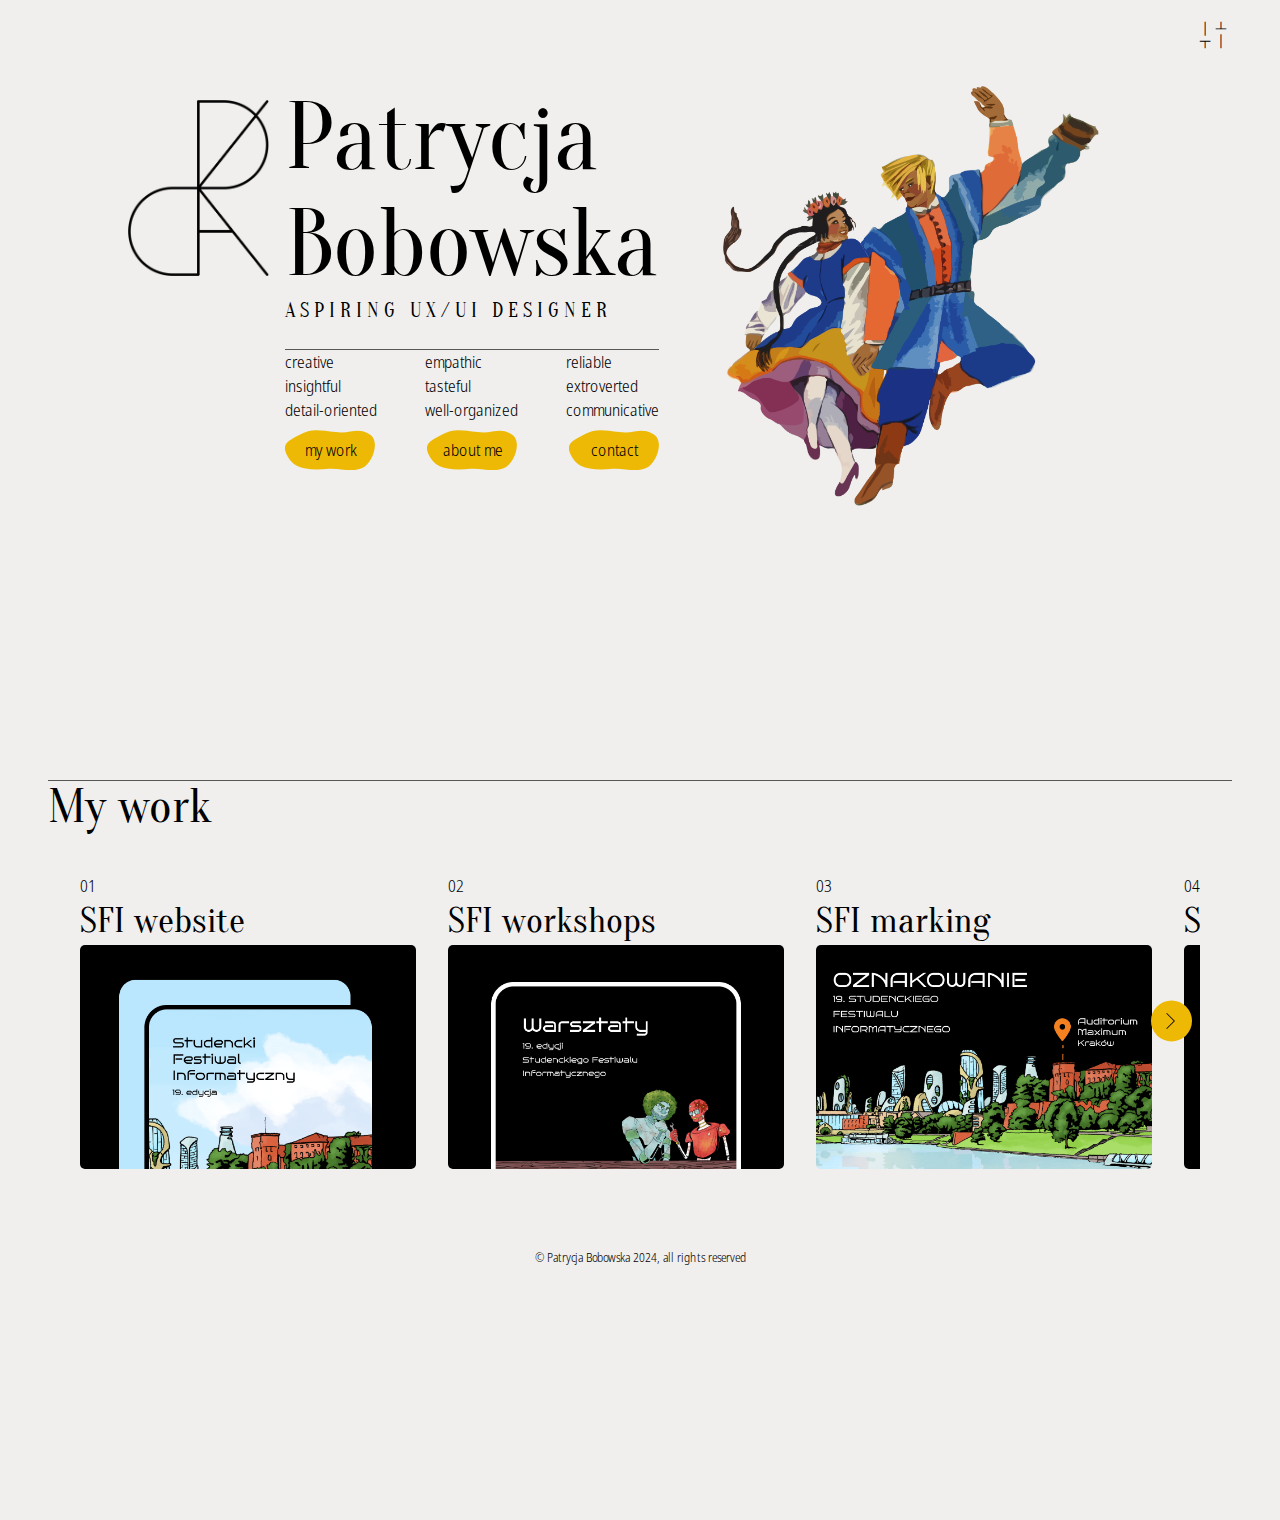
==== index.html @ 97da5f4c "first comit" ====
<!DOCTYPE html>
<html lang="en">
<head>
    <meta charset="UTF-8">
    <meta name="viewport" content="width=device-width, initial-scale=1.0">
    <link rel="stylesheet" href="styles/main.css">
    <!-- <link rel="stylesheet" href="styles/mobile.css"> -->
    <link rel="stylesheet" href="styles/button.css">
    <link rel="stylesheet" href="styles/girl&boy.css">
    <link rel="stylesheet" href="styles/footer.css">
    <!-- google fonts -->
    <link rel="preconnect" href="https://fonts.googleapis.com">
        <link rel="preconnect" href="https://fonts.gstatic.com" crossorigin>
        <!-- body bold | body capslock | body italic | headers serif | headers capslock nonserif-->
        <link href="https://fonts.googleapis.com/css2?family=Noto+Sans+Display:wdth,wght@87.5,700&family=Noto+Sans+Display&family=Noto+Sans+Display:ital,wght@1,300&family=Oranienbaum&family=Noto+Sans+Display:wght@600&display=swap" rel="stylesheet">
        <!-- body -->
        <!-- <link href="https://fonts.googleapis.com/css2?family=Noto+Sans+Display:wdth,wght@87.5;100,100;200;300;400;500;600;700;800;900&display=swap" rel="stylesheet"> -->
        <!-- icons -->
        <link rel="stylesheet" href="https://fonts.googleapis.com/css2?family=Material+Symbols+Outlined:opsz,wght,FILL,GRAD@20..48,100..700,0..1,-50..200" />
        <link rel="stylesheet" href="https://fonts.googleapis.com/css2?family=Material+Symbols+Rounded:opsz,wght,FILL,GRAD@20..48,100..700,0..1,-50..200" />
    <title>UX/UI designer portfolio</title>
</head>
<body class="noto-sans-display-body">

        <header class="header">
            <div class="logosmall-menu-settings_container">
                <!-- logo when viewport>1150 -->

                <!-- settings -->
                <!-- <input type="checkbox" id="sidebar-active">
                <div class="settings-menu_container">
                    <label for="sidebar-active" class="open-sidebar_button">
                        <i class="material-symbols-outlined">tune</i>
                    </label>
                    <i class="material-symbols-rounded">menu</i>
                    <button class="button menu" id="menu">menu</button>
                </div> -->

                <!-- settings button | menu button -->
                <input type="checkbox" id="sidebar-active">
                <div class="settings-menu_container">
                    <!-- settings button -->
                    <label for="sidebar-active" class="open-sidebar_button">
                        <i class="material-symbols-outlined">discover_tune</i>
                    </label>
                    <!-- menu button -->
                    <label for="menu-active" class="open-menu_button">
                        <i class="material-symbols-outlined menu_button">menu</i>
                    </label>
                </div>
                
                <!-- settings sidebar -->
                <label id="settings-overlay" for="sidebar-active"></label>
                <div class="settings_container">
                    <!-- close button -->
                    <label class="close-sidebar_button" for="sidebar-active">
                        <i class="material-symbols-outlined">close</i>
                    </label>
                    <!-- language | dark mode -->
                    <div class="settings"> 
                        <div class="button-settings">
                            <i class="material-symbols-rounded">language</i>
                            <p>pl</p>
                        </div>
                        <div class="button-settings">
                            <i class="material-symbols-rounded">language</i>
                            <p>eng</p>
                        </div>
                        <div class="button-settings">
                            <i class="material-symbols-rounded">wb_sunny</i>
                            <p>light mode</p>
                        </div>
                        <div class="button-settings">
                            <i class="material-symbols-rounded">dark_mode</i>
                            <p>dark mode</p>
                        </div>
                    </div>
                </div>
            </div>
        </header>

        <!-------------------- hero -------------------->
        <!-- logo       | name | profession | traits | navigation |       boy & girl-->
        <div class="hero">
            <!-- logo     | name | profession | traits | navigation -->
            <div class="hero__logo-namenav_container">
                <div class="hero__logo-namenav">
                    <!-- logo -->
                    <div class="logolarge_container">
                        <a href="index.html"><img src="images/logo.png" alt="logo" class="logo" id="logoElement"></a>
                    </div>
                    <!-- name | profession | traits | navigation -->
                    <div class="hero__namenav">
                        <!-- name | profession -->
                        <h1 class="name">Patrycja<br>Bobowska</h1>
                        <h2 class="serif-capslock">aspiring ux/ui designer</h2>
                        <!-- traits -->
                        <div class="traits border-top">
                            <ul class="no-bullets">
                                <li>creative</li>
                                <li>insightful</li>
                                <li>detail-oriented</li>
                            </ul>
                            <ul class="no-bullets">
                                <li>empathic</li>
                                <li>tasteful</li>
                                <li>well-organized</li>
                            </ul>
                            <ul class="no-bullets">
                                <li>reliable</li>
                                <li>extroverted</li>
                                <li>communicative</li>
                            </ul>
                        </div>
                        <!-- navigation -->
                        <input type="checkbox" id="menu-active">
                        <label id="menu-overlay" for="menu-active"></label>
                        <nav class="menu_container" aria-label='primary'>
                            <div class="menu">
                                <button><a type="button" class="button" href="my_work.html">my work</a></button>
                                <button><a type="button" class="button" href="about_me.html">about me</a></button>
                                <button><a type="button" class="button" href="contact.html">contact</a></button>
                            </div>
                            <label class="close-menu_button" for="menu-active">
                                <i class="material-symbols-outlined">close</i>
                            </label>
                        </nav>
                    </div>
                </div>
            </div>
            <!-- boy & girl -->
            <div class="boy-and-girl">
                <img src="images/babka.png" class="character" alt="Grafika wektorowa inspirowana stylem Zosfii Stryjeńskiej, przedstawiająca tańczącą dziewczynę w stroju ludowym.">
                <img src="images/chłopak.png" class="character" alt="Grafika wektorowa inspirowana stylem Zosfii Stryjeńskiej, przedstawiająca tańczącego chłopaka w stroju ludowym.">
                <div class="character-description">
                    <p class="character-description-animation">me</p>
                    <p class="character-description-animation">UX/UI</p>
                </div>
            </div>
        </div>
        <!-------------------- end of hero -------------------->


        <main>
            <!-- My work -->
            <div class="my-work_container border-top"> <!--- container -->
                <h2>My work</h2>
                <div class="my-work_arrows_elements"> <!-- slider-container -->
                    <i class="material-symbols-outlined arrow-left" id="arrow-left-icon" onclick="slideLeft()">chevron_left</i> 
                    <div class="my-work_elements" id="my-work_carousel"> <!--- slider -->
                        <div class="my-work_image_container"> <!--- slide -->
                            <p>01</p>
                            <h3>SFI website</h3>
                            <a href="my_work-case_study.html"><img src="images/strona-sfi.png" alt="" class="my-work_image"></a>
                        </div>
                        <div class="my-work_image_container">
                            <p>02</p>
                            <h3>SFI workshops</h3>
                            <img src="images/warsztaty.png" alt="" class="my-work_image">
                        </div>
                        <div class="my-work_image_container">
                            <p>03</p>
                            <h3>SFI marking</h3>
                            <img src="images/oznakowanie-audimaxu.png" alt="" class="my-work_image">
                        </div>
                        <div class="my-work_image_container">
                            <p>04</p>
                            <h3>SFI website</h3>
                            <img src="images/strona-sfi.png" alt="" class="my-work_image">
                        </div>
                        <div class="my-work_image_container">
                            <p>05</p>
                            <h3>SFI workshops</h3>
                            <img src="images/warsztaty.png" alt="" class="my-work_image">
                        </div>
                    </div>
                    <i class="material-symbols-outlined arrow-right" id="arrow-right-icon" onclick="slideRight()">chevron_right</i>
                </div>
            </div>
        </main>

        <footer>
            <p>© Patrycja Bobowska 2024, all rights reserved</p>
        </footer>

    <script src="styles/main.js"></script>
</body>
</html>
---- styles/main.css ----
/* 
  1 rem
*/
html {
  font-size: 16px;
}
/*
  1. Use a more-intuitive box-sizing model.
*/
*, *::before, *::after {
    box-sizing: border-box;
  }
  /*
    2. Remove default margin
  */
  * {
    margin: 0;
  }
  /*
    improve text rendering
  */
  body {
    -webkit-font-smoothing: antialiased;
  }
  /*
    5. Improve media defaults
  */
  img, picture, video, canvas, svg {
    display: block;
    max-width: 100%;
  }
  /*
    6. Remove built-in form typography styles
  */
  input, button, textarea, select {
    font: inherit;
  }
  /*
    7. Avoid text overflows
  */
  p, h1, h2, h3, h4, h5, h6 {
    overflow-wrap: break-word;
  }

:root {
    --orange: #EE9105;
    --yellow: #EEB905;
    --yellow-light: #F5D977;
    --blue-dark: #1E3B8A;
    --blue-medium: #b1c4da;
    --blue-light: #D7DEE5;
    --rose-dark: #883130;
    --rose-light: #E5C5C2;

    --dark-text: #000000;
    --medium-text: #575757;
    --regular-text: #E7E1CF;
    --light-text: #F5F5F5;

    --background: #F0EFEE;
    --dk-background: #DCDAD6;
}

/* headers */
h1, h2, h3, h4, h5, h6 {
  font-family: 'Oranienbaum', serif;
  font-weight: 400;
  color: var(--dark-text);
  line-height: 1.3;
}
h1, h2 {
  line-height: 1.1;
}
h1 {
  font-size: 3rem;
}
h2 {
  font-size: 2.25rem;
}
h3 {
  font-size: 1.5rem;
}
h4 {
  font-size: 1.25rem;
}
h5 {
  font-size: 1rem;
}
.sansserif-capslock {
  font-family: 'Noto Sans Display', sans-serif;
  font-weight: 400;
  font-size: 1.2rem;
  letter-spacing: 5px;
  line-height: 140%;
  text-transform: uppercase;
  font-variation-settings:
    "wght" 400,
    "wdth" 87.5;
}
.serif-capslock {
  font-family: 'Oranienbaum', serif;
  font-weight: 400;
  font-size: 1.25rem;
  letter-spacing: 5px;
  line-height: 140%;
  text-transform: uppercase;
  /* font-variation-settings:
    "wght" 400,
    "wdth" 87.5; */
}

.noto-sans-display-body {
  font-family: "Noto Sans Display", sans-serif;
  line-height: 1.5;
  font-optical-sizing: auto;
  font-weight: 300;
  font-style: normal;
  font-variation-settings:
    "wght" 300,
    "wdth" 87.5;
}

.body-bold {
  font-family: "Noto Sans Display", sans-serif;
  line-height: 1.5;
  /* line-height: 1.2; */
  font-optical-sizing: auto;
  font-weight: 600;
  font-style: normal;
  font-variation-settings:
    "wght" 600,
    "wdth" 87.5;
}

.body-italic {
  font-family: "Noto Sans Display", sans-serif;
  line-height: 1.5;
  /* line-height: 1.3; */
  font-optical-sizing: auto;
  font-weight: 300;
  font-style: italic;
  font-variation-settings:
    "wght" 300,
    "wdth" 100;
}

.body-small {
  font-family: "Noto Sans Display", sans-serif;
  line-height: 1.5;
  font-size: 0.875rem;
  font-optical-sizing: auto;
  font-weight: 300;
  font-style: normal;
  font-variation-settings:
    "wght" 300,
    "wdth" 87.5;
}

/* body */
body {
  display: flex;
  flex-wrap: wrap;
  flex-direction: column;

  min-height: 100vh;
  margin-left: 1.5rem;   /* mobile */
  margin-right: 1.5rem;
  margin-top: 1rem;
  padding-top: 70px;

  /* font-family: "Noto Sans Display", sans-serif;
  font-optical-sizing: auto;
  font-weight: 100;
  font-style: normal;
  font-variation-settings: "wdth" 87.5; */

  font-size: 1rem;
  color: var(--dark-text);

  background-color: var(--background);
  /* margin-left: 4rem;
  margin-right: 4rem;
  margin-top: 2rem; */
}

@media (min-width: 780px) {
  body {
    /* display: grid; */
    min-height: 100vh;
    margin-left: 3rem;   /* mobile */
    margin-right: 3rem;
  }
  h1 {
    font-size: 4rem;
  }
  h2 {
    font-size: 3rem;
  }
  h3 {
    font-size: 2.25rem;
  }
  h4 {
    font-size: 1.5rem;
  }
  h5 {
    font-size: 1.25rem;
  }

}



/* flex */
.flex {
  display: flex;
  gap: 1rem;
  flex: 1;
}

.flex.wrap {
  flex-wrap: wrap;
}

.flex.center {
  align-items: center;
}



/* ---------------------------------------------- SPECIFIC SECTIONS ---------------------------------------------------- */

.header {
  position: fixed;
  top: 0;
  left: 0;
  width: 100%;
  padding-top: 1rem;
  padding-left: 2rem;
  padding-right: 2rem;
  background-color: var(--background); /* Adjust background color as needed */
  z-index: 100; /* Adjust z-index to ensure it's above other content */
  /* box-shadow: 0 2px 4px rgba(0, 0, 0, 0.1);  */
}
@media (min-width: 780px) {
  .header {
    padding-left: 3rem;
    padding-right: 3rem;
  }
}


.logosmall-menu-settings_container {
  position: relative;
  display: flex;
  justify-content: space-between;
  align-items: center;
  padding-bottom: 0.5rem;
  /* flex: 1; */
  /* align-items: center; */
  /* max-height: fit-content; */
}
  @media (min-width: 1150px) {
    .logosmall-menu-settings_container {
      display: flex;
      justify-content: flex-end;
    }
  }


.logolarge_container {
  display: flex;
  /* flex: 1; */
  /* justify-content: space-between; */
  /* align-items: center; */
  /*   
  flex: 1;
  max-height: fit-content; */
}

.logo {
    height: 50px;
    width: auto;
    cursor: pointer;
}
  @media (min-width: 1150px) {
    .logo {
      padding-top: 14px;
      height: 190px;
      width: auto;
    }
  }

.settings-menu_container {
  display: flex;
  justify-content: flex-end;
  gap: 0.5rem;
  align-items: center;
}


/* ------------------------- sidebar -------------------------------- */

#sidebar-active {
  display: none;
}

.settings_container {
  /* display: none; */
  display: flex;
  flex-direction: column;
  position: fixed; /* the content is above everything else and will stay visible while scrolling */
  top: 0;
  right: -194px;
  z-index: 1000; /*ensure the content is above everything else */
  height: 100svh;
  max-width: fit-content;
  /* padding: 1rem; */
  padding-top: 1.5rem;
  padding-right: 2rem;
  padding-left: 2rem;
  gap: 0.5rem;

  background-color: var(--background);
  transition: all 0.5s ease-in-out;
}

.settings {
  display: flex;
  flex-direction: column;
  gap: 1rem;
  /* padding-top: 3rem; */
  min-width: fit-content;
}

.settings_button {
  display: flex;
  max-width: fit-content;
  align-items: center;
  gap: 4px;
  padding: 5px;
  margin-top: 4px;
  margin-bottom: 2px;
  border: solid 2px var(--yellow);
  border-radius: 8px;
  text-decoration: none;
  cursor: context-menu;
}
.settings_button:hover {
  background-color: var(--yellow);
  transition: 0.2s;
}

.open-sidebar_button {
  display: flex;
  align-items: center;
  cursor: pointer;
}

.close-sidebar_button {
  display: flex;
  align-self: flex-end;
  align-items: center;
  cursor: pointer;
  /* display: none; */
}

#sidebar-active:checked ~ .settings_container {
  display: flex;
  right: 0;
}

#settings-overlay {
  display: block; /* Keep the element in the flow */
  height: 100svh;
  width: 100%;
  position: fixed;
  top: 0;
  left: 0;
  z-index: 999;  /* mniejszy niż w przypadku sidebaru */
  visibility: hidden;
  opacity: 0%;
  transition: all 0.5s ease-in-out;
}

#sidebar-active:checked ~ #settings-overlay {
  background-color: #000000;
  /* transition: background-color 0.5s ease-in-out; */
  opacity: 15%; /* 10% opacity when checked */
  visibility: visible;
}
/* ---------- end sidebar ------------- */




/* --------------- menu ------------------------------ */
#menu-active {
  display: none;
}

.menu_button {
  background-color: var(--yellow);
  border-radius: 50%;
  padding: 5px;
  cursor: pointer;
}

.menu_container {
  display: inline-flex;
  flex-wrap: nowrap;
  gap: 0.5rem;
  /* position: relative; */
  position: sticky;
  position: -webkit-sticky;
  top: 1rem;
  z-index: 1;
  grid-column: 1;
}

.menu {
  display: flex;
  justify-content: space-between;
  flex: 1;
  /* flex-direction: column; */
  /* gap: 0.75rem; */
  /* padding-top: 0.5rem; */
}


.open-menu_button, .close-menu_button {
  display: none;
}

@media (max-width: 579px) {
  .menu_container {
      /* display: none; */
      position: fixed; /* the content is above everything else and will stay visible while scrolling */
      top: 0;
      right: -202px;
      z-index: 1000; /*ensure the content is above everything else */
      height: 100%;
      max-width: fit-content;
      padding: 1.5rem;
      gap: 0.5rem;
      background-color: var(--background);
      transition: 0.5s ease-out;
  }

  .menu {
      display: flex;
      flex-direction: column;
      justify-content: flex-start;
      flex: none;
      gap: 1.5rem;
      padding-top: 3rem;
  }

  .open-menu_button {
      display: block;
      cursor: pointer;
  }

  .close-menu_button {
      display: block;
      align-self: flex-start;
      cursor: pointer;
  }

  #menu-active:checked ~ .menu_container {
      display: flex;
      right: 0;
  }
    
  #menu-overlay {
      display: block; /* Keep the element in the flow */
      height: 100svh;
      width: 100%;
      position: fixed;
      top: 0;
      left: 0;
      z-index: 999;
      visibility: hidden;
  }
  
  #menu-active:checked ~ #menu-overlay {
      background-color: #000000;
      transition: background-color 0.5s ease-in-out; /* Apply transition to opacity */
      opacity: 15%; /* 10% opacity when checked */
      visibility: visible;
  }

}
/* --------------------- end menu ------------------- */





.hero {
  display: flex;
  flex-wrap: wrap;
  justify-content: center;
  /* position: relative; */
  
  /* flex-direction: column; */
  gap: 2rem;
  flex: 1;
  padding-top: 0.5rem;
  /* border: 3px solid green; */
  min-height: 70vh;
  min-height: 70svh;
}
@media (min-width: 580px) {
  .hero {
    gap: 3rem;
    /* padding-top: 1rem; */
  }
}
@media (min-width: 808px) {
  .hero {
    display: grid;
    grid-template-columns: 6fr 5fr;
    gap: 4rem;
    /* padding-top: 1rem; */
  }
}
@media (min-width: 1149px) {
  .hero {
    padding-top: 0;
  }
}


.hero__logo-namenav_container {
  display: flex;
  justify-content: flex-end;
  /* position: relative; */
  /* flex-direction: column; */
}
  @media (max-width: 808px) {
    .hero__logo-namenav_container {
      display: flex;
      justify-content: center;
      flex: 1;
      width: 100%;
      /* flex-direction: column; */
    }
  }


.hero__logo-namenav {
  display: flex;
  justify-content: flex-end;
  /* position: relative; */
  /* flex-direction: column; */
  /* flex-wrap: wrap; */
  gap: 1rem;
  flex: 1;
  /* max-width: fit-content; */
  /* border: 3px solid red; */
  width: 100%;
}
@media (max-width: 808px) {
  .hero__logo-namenav {
    display: flex;
    flex-direction: column;
    flex-wrap: nowrap;
    flex: 1;
    justify-content: center;
    align-items: stretch;
    gap: 1rem;
    max-width: 100%;
    /* max-width: fit-content; */
    /* border: 3px solid red; */
    width: 100%;
  }
}
@media (min-width: 809px) and (max-width: 1149px) {
  .hero__logo-namenav {
    display: flex;
    /* justify-content: flex-end; */
    flex-direction: column;
    /* flex-wrap: wrap; */
    gap: 1rem;
    flex: 1;
    max-width: fit-content;
    /* border: 3px solid red; */
    width: 100%;
  }
}
@media (max-width: 1149px) {
  .hero__logo-namenav {
    justify-content: flex-start;
    gap: 0;
  }
}


.hero__namenav {
  display: flex;
  flex-direction: column;
  border: none;
  /* position: relative; */
  /* border: solid 3px violet; */
}
  @media (max-width: 807px) {
    .hero__namenav {
      max-width: fit-content;
      align-self: center;
      /* border: solid 3px violet; */
    }
  }


.name {
  font-size: 3.875rem;
  line-height: 1.1;
}
  @media (min-width: 580px) {
    .name {
      font-size: 6rem;
      line-height: 1.1;
    }
  }


nav {
  display: flex;
  flex-wrap: nowrap;
}


.traits {
  display: flex;
  flex-wrap: wrap;
  flex-direction: column;
  justify-content: space-between;
  gap: 0.5rem;
  /* flex: 1; */
  /* max-width: fit-content; */
  /* margin-left: 8px; */
  margin-top: 1.5rem;
  margin-bottom: 0.5rem;
  /* border: solid 3px orange; */
  max-width: fit-content;
}
@media (min-width: 444px) {
  .traits {
    display: flex;
    flex-wrap: wrap;
    flex-direction: row;
    max-width: none;
  }
}


/* --------------------------------------- MY WORK ---------------------------------------------- */

.my-work_container {
  display: flex;
  flex-direction: column;
  gap: 1.5rem;
  margin-top: 4rem;
}

.my-work_arrows_elements {
  position: relative;
  overflow: hidden;
  width: 90vw; /* Use vw for a scalable width */
  padding: 1rem;
  padding-left: 2rem;
  user-select: none;
}

.my-work_elements {
  display: flex;
  width: 100%;
  height: 100%;
  gap: 2rem;
  /* overflow-x: hidden; */
  transition: transform 0.5s ease;
}

.my-work_image_container {
  flex: 0 0 auto;
  width: calc(100% - 2rem); /* 2rem to account for the padding */
  height: auto;
  border-radius: 5px;
  transition: width 0.5s;
}


@media (min-width: 579px) {
  .my-work_image_container {
    width: calc((100% / 2) - 2rem); /* Adjust for 2 images visible */
  }
}

@media (min-width: 1050px) {
  .my-work_image_container {
    width: calc((100% / 3) - 2rem); /* Adjust for 3 images visible */
  }
}

.my-work_image {
  border-radius: 5px;
  cursor: pointer;
  transition: all 0.3s ease-in-out;
}
.my-work_image:hover{
  transform: scale(1.07);
}

.arrow-left, .arrow-right {
  position: absolute;
  top: 50%; /* Center vertically */
  transform: translateY(-50%); /* Adjust for exact centering */
  display: flex;
  align-items: center;
  justify-content: center;
  z-index: 10;
  cursor: pointer;
  background-color: var(--yellow);
  padding: 0.1rem;
  border-radius: 50%;
  box-sizing: border-box;
  user-select: none;
}

.arrow-left {
  left: 0.5rem;
}
.arrow-right {
  right: 0.5rem;
}

.arrow-left.inactive, .arrow-right.inactive {
  opacity: 20%;
}







/* ---------------------------------------- OTHER STYLES ------------------------------------------------------------------*/
ul {
  /* list-style-type: none;
  margin: 0;
  padding-left: 0; */
  padding-inline-start: 40px;
}
/*
li {
  word-wrap: normal;
} */

.no-bullets {
  list-style-type: none;
  padding-left: 0; 
}

.border-top {
    border-top: solid 0.5px var(--medium-text);
}

/* for the carousel arrows */
.hidden {
  visibility: hidden;
}


.bold-link:hover {
  text-decoration: underline;
}


.material-symbols-outlined {
  font-size: 38px !important;
  font-variation-settings:
  'FILL' 0,
  'wght' 100,
  'GRAD' 0,
  'opsz' 48
}

.material-symbols-rounded {
  font-size: 24px !important;
  font-variation-settings:
  'FILL' 0,
  'wght' 100,
  'GRAD' 0,
  'opsz' 48
}
---- styles/button.css ----
@import url('main.css');

button {
    border: none;
    padding: 0;
}

.button {
    text-decoration: none;
    text-align: center;
    color: var(--dark-text);
    cursor: pointer;
    user-select: none;
    
    width: 90px;
    height: 40px;
    background-color: var(--yellow);
    border: none;
    padding-left: 2px;

    position: relative;
    top: 0;
    left: 0;
    display: inline-flex;
    justify-content: center;
    align-items: center;

    /* clip-path: path("M33.7391 21.7499C49.7343 14.8711 60.452 16.8719 81.3456 19.0608C102.239 21.2498 108.739 13.7498 125.739 20.7498C142.739 27.7498 130.739 51.7498 117.739 57.2498C104.739 62.7498 87.011 57.2004 72.7393 58.2498C38.7393 60.7498 24.196 56.1725 16.739 43.7499C9.28201 31.3273 17.744 28.6287 33.7391 21.7499Z"); */
    clip-path: path("M14.8021 4.44733C20.7042 1.27514 25.6471 0.119782 31.0142 0.00896802C36.544 -0.105207 42.5241 0.889478 50.4675 1.92955C66.1204 3.97908 70.99 -3.04319 83.7259 3.51088C88.2229 5.8251 90.0112 10.1238 90.0142 14.9438C90.0196 23.7743 84.0328 34.3543 77.7325 37.6856C74.1957 39.5558 70.1917 40.0615 66.0142 39.9942C58.6883 39.8763 50.829 37.9962 44.0199 38.6219C18.5481 40.9627 7.65267 36.677 2.06613 25.0458C0.710298 22.223 0.0569226 19.9364 0.0161941 18C-0.110895 11.9576 5.72727 9.32481 14.8021 4.44733Z");
    transition: clip-path 0.3s ease-in-out, background-color 0.3s ease-in-out;
}

.button:hover {
    /* clip-path: path("M18.0002 10.9997C47.0002 17.4997 75.5 -9.50046 82.0001 7.99972C88.5002 25.4999 118.5 -20.5 139 14.4998C159.5 49.4996 137 41 137 66.9997C137 92.9994 79.5001 53.9998 60.5001 63.9998C23.0551 83.7078 -8.99974 61.9995 3.5002 49.9997C16.0001 37.9999 -10.9999 4.49971 18.0002 10.9997Z"); */
    clip-path: path("M17.5 3.51089C30.1979 10.5636 26.6471 0.119748 32.0141 0.00893415C37.544 -0.105241 46.5566 5.95993 54.5 7C70.1529 9.04953 69.4999 -1.48911 78.4999 1.50001C87.4999 4.48913 91.0111 10.1238 91.0141 14.9438C91.0196 23.7743 83 16 87 28.5C91 41 71.1916 40.0615 67.0141 39.9942C59.6883 39.8762 41.9999 31.5 31.4999 35.5C7.59657 44.6061 4.99994 37 5.99994 33C6.99994 29 -2.0422e-05 30.5 1.01618 18C0.889091 11.9576 4.80211 -3.54183 17.5 3.51089Z");
    background-color: var(--yellow);
    color: var(--dark-text);
}

.button.blue {
    background-color: var(--blue-light);
}


.button-settings {
    text-decoration: none;
    text-align: center;
    color: var(--dark-text);
    cursor: pointer;
    user-select: none;
    
    width: 130px;
    height: 40px;
    background-color: var(--yellow);
    border: none;
    padding-left: 2px;

    position: relative;
    top: 0;
    left: 0;
    display: inline-flex;
    justify-content: center;
    align-items: center;
    gap: 0.25rem;

    /* clip-path: path("M33.7391 21.7499C49.7343 14.8711 60.452 16.8719 81.3456 19.0608C102.239 21.2498 108.739 13.7498 125.739 20.7498C142.739 27.7498 130.739 51.7498 117.739 57.2498C104.739 62.7498 87.011 57.2004 72.7393 58.2498C38.7393 60.7498 24.196 56.1725 16.739 43.7499C9.28201 31.3273 17.744 28.6287 33.7391 21.7499Z"); */
    clip-path: path("M21.3604 4.44733C29.8856 1.27514 37.0253 0.119782 44.7778 0.00896802C52.7653 -0.105207 61.4033 0.889478 72.877 1.92955C95.4868 3.97908 102.521 -3.04319 120.917 3.51088C127.413 5.8251 129.996 10.1238 130 14.9438C130.008 23.7743 121.36 34.3543 112.26 37.6856C107.151 39.5558 101.367 40.0615 95.3333 39.9942C84.7516 39.8763 73.3992 37.9962 63.5638 38.6219C26.7712 40.9627 11.0334 36.677 2.96395 25.0458C1.00553 22.223 0.0617679 19.9364 0.00293797 18C-0.180635 11.9576 8.25227 9.32481 21.3604 4.44733Z");
    transition: clip-path 0.3s ease-in-out, background-color 0.3s ease-in-out;
}

.button-settings:hover {
    /* clip-path: path("M18.0002 10.9997C47.0002 17.4997 75.5 -9.50046 82.0001 7.99972C88.5002 25.4999 118.5 -20.5 139 14.4998C159.5 49.4996 137 41 137 66.9997C137 92.9994 79.5001 53.9998 60.5001 63.9998C23.0551 83.7078 -8.99974 61.9995 3.5002 49.9997C16.0001 37.9999 -10.9999 4.49971 18.0002 10.9997Z"); */
    clip-path: path("M24.8447 3.50845C43.166 10.5563 38.0427 0.11967 45.7866 0.00893295C53.7653 -0.105163 66.7693 5.95579 78.2304 6.99514C100.815 9.04325 99.8731 -1.48807 112.859 1.49897C125.845 4.48602 130.911 10.1168 130.915 14.9334C130.923 23.7578 119.352 15.9889 125.123 28.4802C130.895 40.9715 102.314 40.0336 96.2865 39.9664C85.7164 39.8485 60.1946 31.4781 45.0446 35.4754C10.5555 44.5751 6.80897 36.9743 8.25182 32.9771C9.69468 28.9799 -0.40526 30.4788 1.06097 17.9875C0.8776 11.9493 6.52352 -3.53937 24.8447 3.50845Z");
    
    background-color: var(--yellow);
    color: var(--dark-text);
}





a:link, a:visited {
    color: var(--dark-text);
    text-decoration: none;
    /* padding-left: 8px; */
    transition: all 0.5s ease-in-out;
}
  
a:link:active, a:visited:active {
    color: var(--dark-text);
    letter-spacing: 4px;
}
---- styles/girl&boy.css ----
@import url('main.css');

.boy-and-girl {
    display: grid;
    position: relative;
    grid-template-areas: "stack";
    /* height: 100%; */
    max-height: fit-content;
    overflow: visible;
    padding-top: 0;
    max-width: fit-content;
    /* justify-content: flex-end; */
    /* border: solid 3px blue; */
}
/* @media (min-width: 808px) and (max-width: 1248px){
    .boy-and-girl {
        display: grid;
        grid-template-areas: "stack";
        height: 100%;
        overflow: hidden; 
        padding-top: 80px;
        border: solid 3px blue;
    }
} */
/* @media (min-width: 1249px) {
    .boy-and-girl {
        display: grid;
        grid-template-areas: "stack";
        height: 100%;
        overflow: hidden; 
        padding-top: 0px;
        border: solid 3px blue;
    }
} */


.character {
    /* position: absolute; */
    grid-area: stack;
    /* width: 100%;  */
    max-height: 420px; 
    width: auto;
    z-index: 10;
}

.character-description {
    display: flex;
    justify-content: space-evenly;
    position: relative;
    top: -90%;
    left: -10%;
    user-select: none;
}

.character-description-animation {
    animation: character-desctiptionAppear 0.5s ease-out forwards;
    animation-delay: 1.2s;
    opacity: 0;
}


/* Apply the animations to respective characters */
.character:nth-child(1) {
    animation: moveDiagonallyBottomLeft 1s ease-out forwards;
  }
  
.character:nth-child(2) {
    animation: moveDiagonallyTopRight 1s ease-out forwards;
  }

  

@keyframes moveDiagonallyBottomLeft {
    0% {
        transform: translate(-150vw, 150vh) rotate(-25deg);
    }
    100% {
        transform: translate(0, 0) rotate(0deg);
    }
}

@keyframes moveDiagonallyTopRight {
    0% {
        transform: translate(150vw, -150vh) rotate(25deg);
    }
    100% {
        transform: translate(0, 0) rotate(0deg);
    }
}

@keyframes character-desctiptionAppear {
    0% {
        opacity: 0%;
    }
    100% {
        opacity: 100%;
    }
}
---- styles/footer.css ----
footer {
    display: flex;
    align-items: center;
    justify-content: center;
    padding-bottom: 1rem;
    padding-top: 4rem;
    font-size: 0.75rem;
}
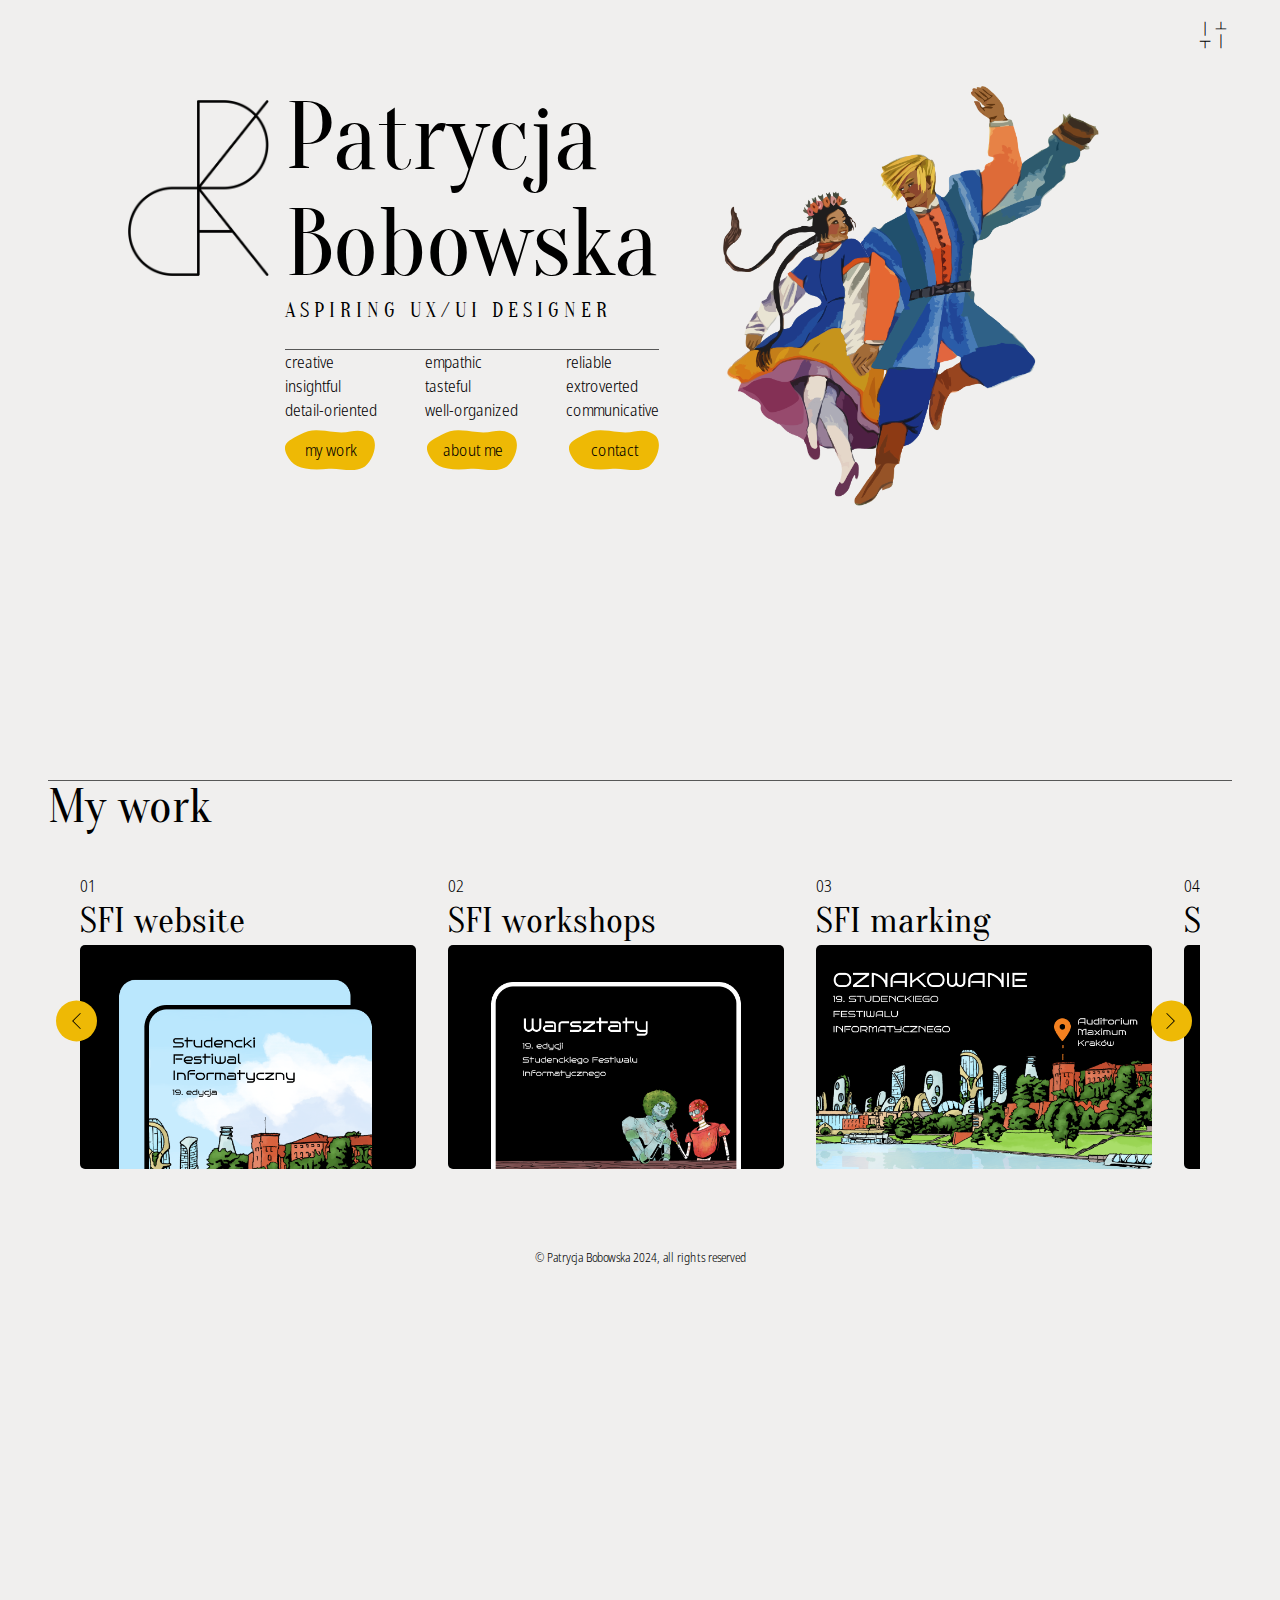
==== commit 32e10bda: "dark mode" ====
--- a/index.html
+++ b/index.html
@@ -3,6 +3,7 @@
 <head>
     <meta charset="UTF-8">
     <meta name="viewport" content="width=device-width, initial-scale=1.0">
+    <link rel="icon" href="images/logo-square.png.png" type="image/png">
     <link rel="stylesheet" href="styles/main.css">
     <!-- <link rel="stylesheet" href="styles/mobile.css"> -->
     <link rel="stylesheet" href="styles/button.css">
@@ -66,13 +67,11 @@
                             <i class="material-symbols-rounded">language</i>
                             <p>eng</p>
                         </div>
-                        <div class="button-settings">
+                        <div class="settings_button" aria-label="toggle light mode" id="light-mode-toggle">
                             <i class="material-symbols-rounded">wb_sunny</i>
-                            <p>light mode</p>
                         </div>
-                        <div class="button-settings">
+                        <div class="settings_button" aria-label="toggle dark mode" id="dark-mode-toggle">
                             <i class="material-symbols-rounded">dark_mode</i>
-                            <p>dark mode</p>
                         </div>
                     </div>
                 </div>
@@ -183,6 +182,7 @@
             <p>© Patrycja Bobowska 2024, all rights reserved</p>
         </footer>
 
-    <script src="styles/main.js"></script>
+    <script src="scripts/main.js"></script>
+    <script src="scripts/dark-mode.js"></script>
 </body>
 </html>--- a/styles/main.css
+++ b/styles/main.css
@@ -52,20 +52,34 @@
     --rose-dark: #883130;
     --rose-light: #E5C5C2;
 
-    --dark-text: #000000;
+    --text: #000000;
     --medium-text: #575757;
-    --regular-text: #E7E1CF;
-    --light-text: #F5F5F5;
 
     --background: #F0EFEE;
-    --dk-background: #DCDAD6;
+    --background-secondary: #DCDAD6;
+}
+
+.dark-mode {
+  --orange: #EE9105;
+  --yellow: #EEB905;
+  --yellow-light: #F5D977;
+  --blue-dark: #1E3B8A;
+  --blue-medium: #b1c4da;
+  --blue-light: #D7DEE5;
+  --rose-dark: #883130;
+  --rose-light: #E5C5C2;
+
+  --text: #F5F5F5;
+
+  --background: #000000;
+  --background-secondary: #282625;
 }
 
 /* headers */
 h1, h2, h3, h4, h5, h6 {
   font-family: 'Oranienbaum', serif;
   font-weight: 400;
-  color: var(--dark-text);
+  color: var(--text);
   line-height: 1.3;
 }
 h1, h2 {
@@ -175,7 +189,7 @@
   font-variation-settings: "wdth" 87.5; */
 
   font-size: 1rem;
-  color: var(--dark-text);
+  color: var(--text);
 
   background-color: var(--background);
   /* margin-left: 4rem;
@@ -336,12 +350,11 @@
   display: flex;
   max-width: fit-content;
   align-items: center;
-  gap: 4px;
+  justify-content: center;
+  border-radius: 50%;
   padding: 5px;
-  margin-top: 4px;
-  margin-bottom: 2px;
+  cursor: pointer;
   border: solid 2px var(--yellow);
-  border-radius: 8px;
   text-decoration: none;
   cursor: context-menu;
 }
@@ -725,6 +738,7 @@
   border-radius: 50%;
   box-sizing: border-box;
   user-select: none;
+  color: #000000 !important;
 }
 
 .arrow-left {
@@ -767,9 +781,13 @@
 
 /* for the carousel arrows */
 .hidden {
-  visibility: hidden;
-}
-
+  display: none;
+}
+
+
+.bold-link {
+  color: var(--text) !important;
+}
 
 .bold-link:hover {
   text-decoration: underline;
@@ -778,6 +796,7 @@
 
 .material-symbols-outlined {
   font-size: 38px !important;
+  color: var(--text);
   font-variation-settings:
   'FILL' 0,
   'wght' 100,
@@ -787,6 +806,7 @@
 
 .material-symbols-rounded {
   font-size: 24px !important;
+  color: var(--text);
   font-variation-settings:
   'FILL' 0,
   'wght' 100,
--- a/styles/button.css
+++ b/styles/button.css
@@ -3,12 +3,13 @@
 button {
     border: none;
     padding: 0;
+    background-color: var(--background);
 }
 
 .button {
     text-decoration: none;
     text-align: center;
-    color: var(--dark-text);
+    color: var(--text);
     cursor: pointer;
     user-select: none;
     
@@ -34,7 +35,6 @@
     /* clip-path: path("M18.0002 10.9997C47.0002 17.4997 75.5 -9.50046 82.0001 7.99972C88.5002 25.4999 118.5 -20.5 139 14.4998C159.5 49.4996 137 41 137 66.9997C137 92.9994 79.5001 53.9998 60.5001 63.9998C23.0551 83.7078 -8.99974 61.9995 3.5002 49.9997C16.0001 37.9999 -10.9999 4.49971 18.0002 10.9997Z"); */
     clip-path: path("M17.5 3.51089C30.1979 10.5636 26.6471 0.119748 32.0141 0.00893415C37.544 -0.105241 46.5566 5.95993 54.5 7C70.1529 9.04953 69.4999 -1.48911 78.4999 1.50001C87.4999 4.48913 91.0111 10.1238 91.0141 14.9438C91.0196 23.7743 83 16 87 28.5C91 41 71.1916 40.0615 67.0141 39.9942C59.6883 39.8762 41.9999 31.5 31.4999 35.5C7.59657 44.6061 4.99994 37 5.99994 33C6.99994 29 -2.0422e-05 30.5 1.01618 18C0.889091 11.9576 4.80211 -3.54183 17.5 3.51089Z");
     background-color: var(--yellow);
-    color: var(--dark-text);
 }
 
 .button.blue {
@@ -45,7 +45,7 @@
 .button-settings {
     text-decoration: none;
     text-align: center;
-    color: var(--dark-text);
+    color: var(--text);
     cursor: pointer;
     user-select: none;
     
@@ -73,7 +73,7 @@
     clip-path: path("M24.8447 3.50845C43.166 10.5563 38.0427 0.11967 45.7866 0.00893295C53.7653 -0.105163 66.7693 5.95579 78.2304 6.99514C100.815 9.04325 99.8731 -1.48807 112.859 1.49897C125.845 4.48602 130.911 10.1168 130.915 14.9334C130.923 23.7578 119.352 15.9889 125.123 28.4802C130.895 40.9715 102.314 40.0336 96.2865 39.9664C85.7164 39.8485 60.1946 31.4781 45.0446 35.4754C10.5555 44.5751 6.80897 36.9743 8.25182 32.9771C9.69468 28.9799 -0.40526 30.4788 1.06097 17.9875C0.8776 11.9493 6.52352 -3.53937 24.8447 3.50845Z");
     
     background-color: var(--yellow);
-    color: var(--dark-text);
+    color: var(--text);
 }
 
 
@@ -81,14 +81,14 @@
 
 
 a:link, a:visited {
-    color: var(--dark-text);
+    color: #000000;;
     text-decoration: none;
     /* padding-left: 8px; */
     transition: all 0.5s ease-in-out;
 }
   
 a:link:active, a:visited:active {
-    color: var(--dark-text);
+    color: #000000;;
     letter-spacing: 4px;
 }
 
--- a/styles/girl&boy.css
+++ b/styles/girl&boy.css
@@ -61,11 +61,11 @@
 
 /* Apply the animations to respective characters */
 .character:nth-child(1) {
-    animation: moveDiagonallyBottomLeft 1s ease-out forwards;
+    animation: moveDiagonallyBottomLeft 1.7s ease-out forwards;
   }
   
 .character:nth-child(2) {
-    animation: moveDiagonallyTopRight 1s ease-out forwards;
+    animation: moveDiagonallyTopRight 1.7s ease-out forwards;
   }
 
   
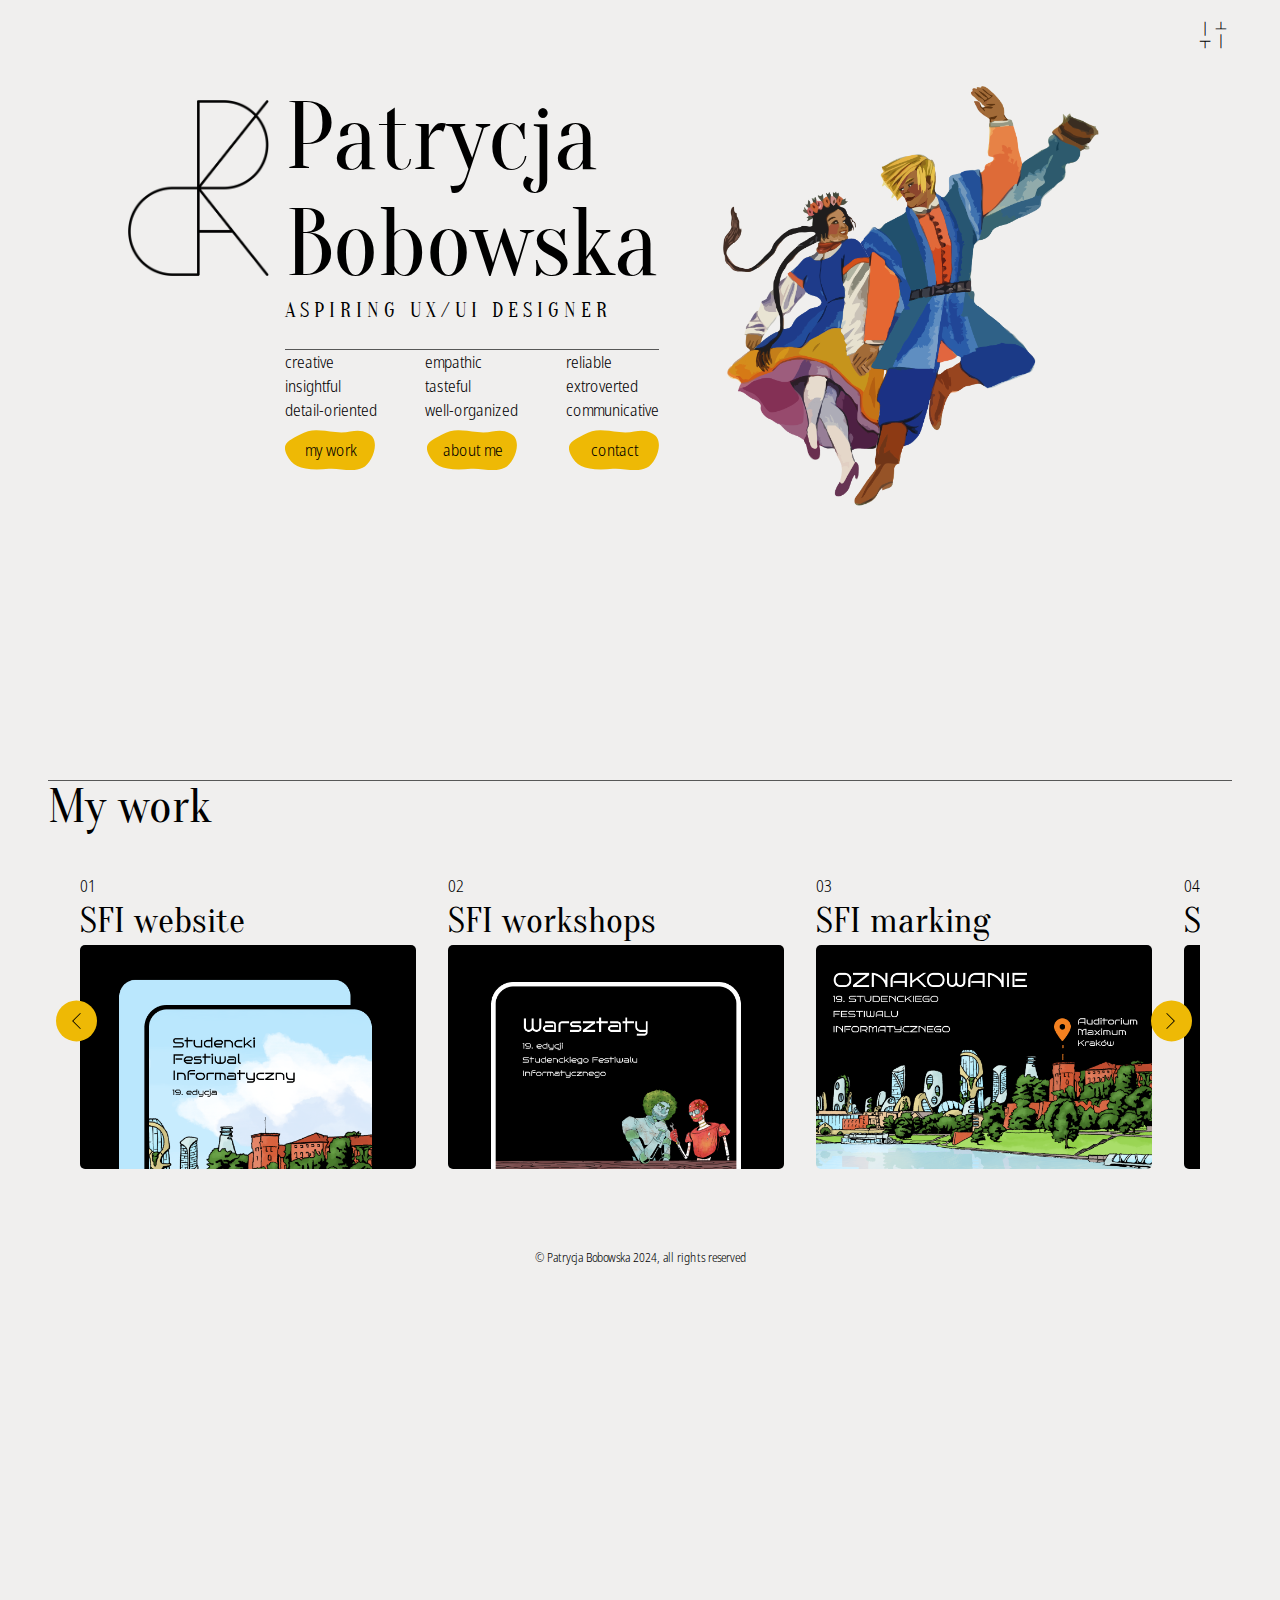
==== commit 41f3c433: "dark mode" ====
--- a/index.html
+++ b/index.html
@@ -59,11 +59,11 @@
                     </label>
                     <!-- language | dark mode -->
                     <div class="settings"> 
-                        <div class="button-settings">
+                        <div class="language_button">
                             <i class="material-symbols-rounded">language</i>
                             <p>pl</p>
                         </div>
-                        <div class="button-settings">
+                        <div class="language_button">
                             <i class="material-symbols-rounded">language</i>
                             <p>eng</p>
                         </div>
--- a/styles/main.css
+++ b/styles/main.css
@@ -192,6 +192,7 @@
   color: var(--text);
 
   background-color: var(--background);
+  transition: 0.5s ease-in-out;
   /* margin-left: 4rem;
   margin-right: 4rem;
   margin-top: 2rem; */
@@ -322,6 +323,7 @@
   /* display: none; */
   display: flex;
   flex-direction: column;
+  align-items: center;
   position: fixed; /* the content is above everything else and will stay visible while scrolling */
   top: 0;
   right: -194px;
@@ -329,10 +331,10 @@
   height: 100svh;
   max-width: fit-content;
   /* padding: 1rem; */
-  padding-top: 1.5rem;
+  padding-top: 1.2rem;
   padding-right: 2rem;
   padding-left: 2rem;
-  gap: 0.5rem;
+  gap: 1.5rem;
 
   background-color: var(--background);
   transition: all 0.5s ease-in-out;
@@ -341,6 +343,7 @@
 .settings {
   display: flex;
   flex-direction: column;
+  align-items: center;
   gap: 1rem;
   /* padding-top: 3rem; */
   min-width: fit-content;
@@ -356,12 +359,34 @@
   cursor: pointer;
   border: solid 2px var(--yellow);
   text-decoration: none;
-  cursor: context-menu;
+  cursor: pointer;
 }
 .settings_button:hover {
   background-color: var(--yellow);
   transition: 0.2s;
-}
+  color: black !important;
+}
+
+.language_button {
+  display: flex;
+  max-width: fit-content;
+  gap: 0.3rem;
+  align-items: center;
+  justify-content: center;
+  border-radius: 30px;
+  padding: 10px;
+  cursor: pointer;
+  border: solid 2px var(--yellow);
+  text-decoration: none;
+  cursor: pointer;
+}
+.language_button:hover {
+  background-color: var(--yellow);
+  transition: 0.2s;
+  color: black !important;
+}
+
+
 
 .open-sidebar_button {
   display: flex;
@@ -371,7 +396,7 @@
 
 .close-sidebar_button {
   display: flex;
-  align-self: flex-end;
+  align-self: center;
   align-items: center;
   cursor: pointer;
   /* display: none; */
@@ -819,3 +844,4 @@
 
 
 
+
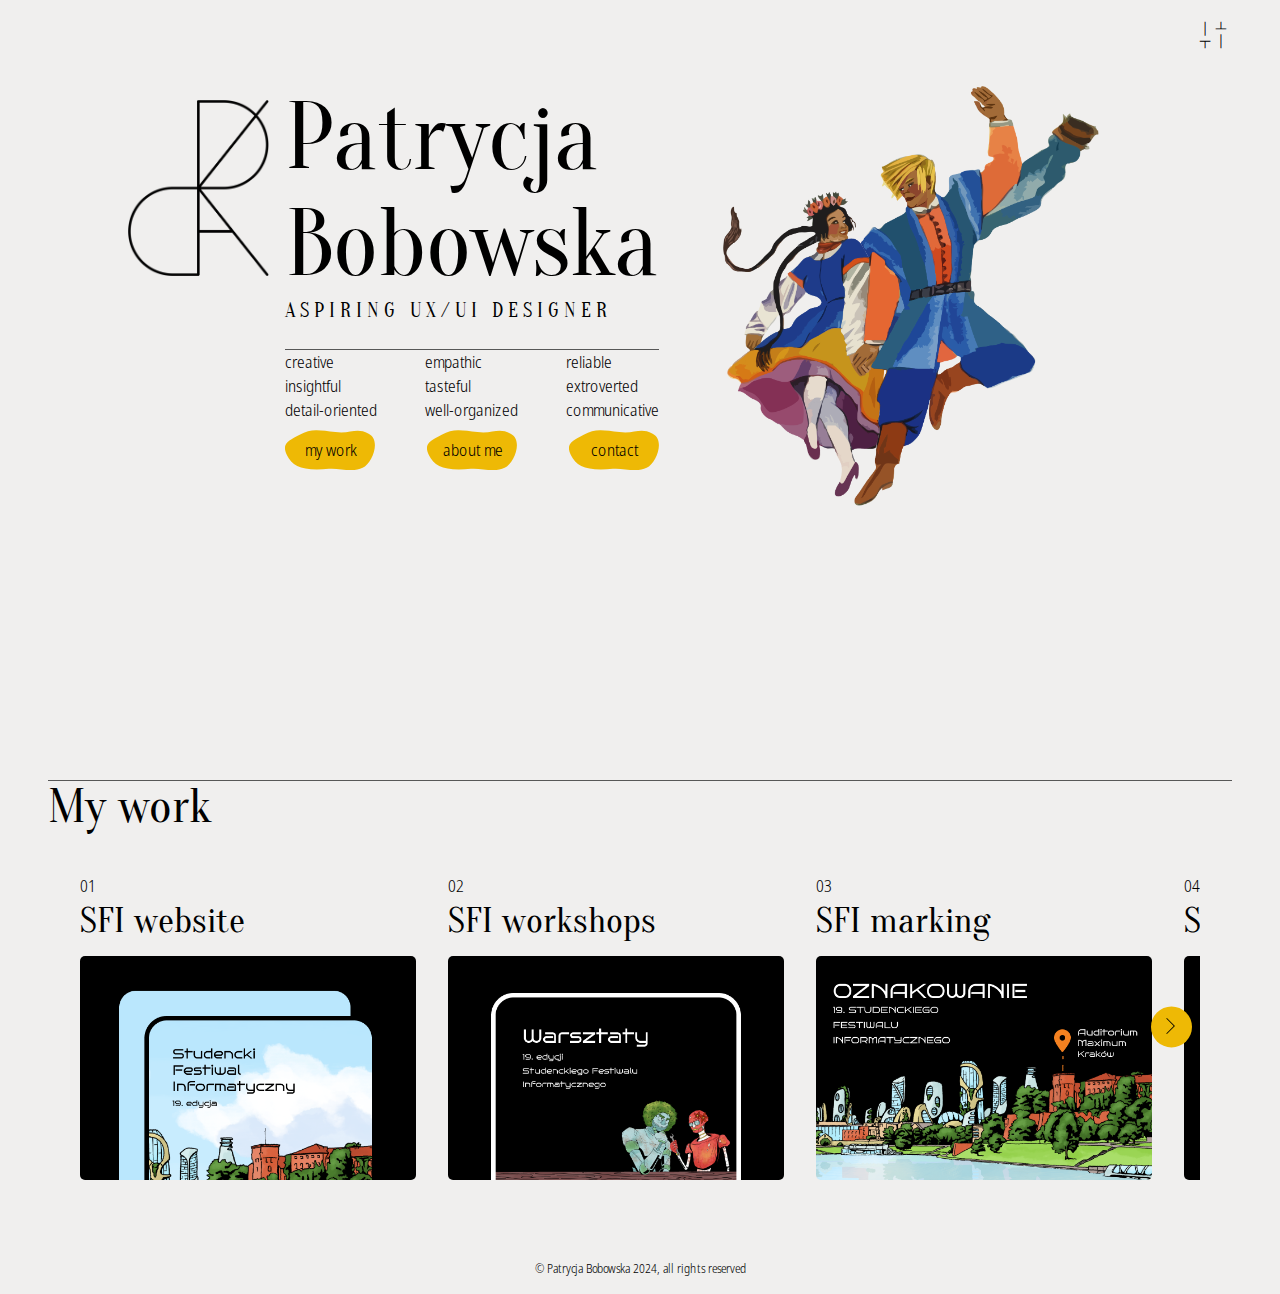
==== commit 42d65794: "my-work element adjustments" ====
--- a/index.html
+++ b/index.html
@@ -3,7 +3,7 @@
 <head>
     <meta charset="UTF-8">
     <meta name="viewport" content="width=device-width, initial-scale=1.0">
-    <link rel="icon" href="images/logo-square.png.png" type="image/png">
+    <link rel="icon" href="images/logo-square.png" type="image/png">
     <link rel="stylesheet" href="styles/main.css">
     <!-- <link rel="stylesheet" href="styles/mobile.css"> -->
     <link rel="stylesheet" href="styles/button.css">
--- a/styles/main.css
+++ b/styles/main.css
@@ -726,14 +726,11 @@
   border-radius: 5px;
   transition: width 0.5s;
 }
-
-
 @media (min-width: 579px) {
   .my-work_image_container {
     width: calc((100% / 2) - 2rem); /* Adjust for 2 images visible */
   }
 }
-
 @media (min-width: 1050px) {
   .my-work_image_container {
     width: calc((100% / 3) - 2rem); /* Adjust for 3 images visible */
@@ -742,11 +739,12 @@
 
 .my-work_image {
   border-radius: 5px;
+  margin-top: 0.7rem;
   cursor: pointer;
   transition: all 0.3s ease-in-out;
 }
 .my-work_image:hover{
-  transform: scale(1.07);
+  transform: scale(1.05);
 }
 
 .arrow-left, .arrow-right {
@@ -806,7 +804,7 @@
 
 /* for the carousel arrows */
 .hidden {
-  display: none;
+  display: none !important;
 }
 
 
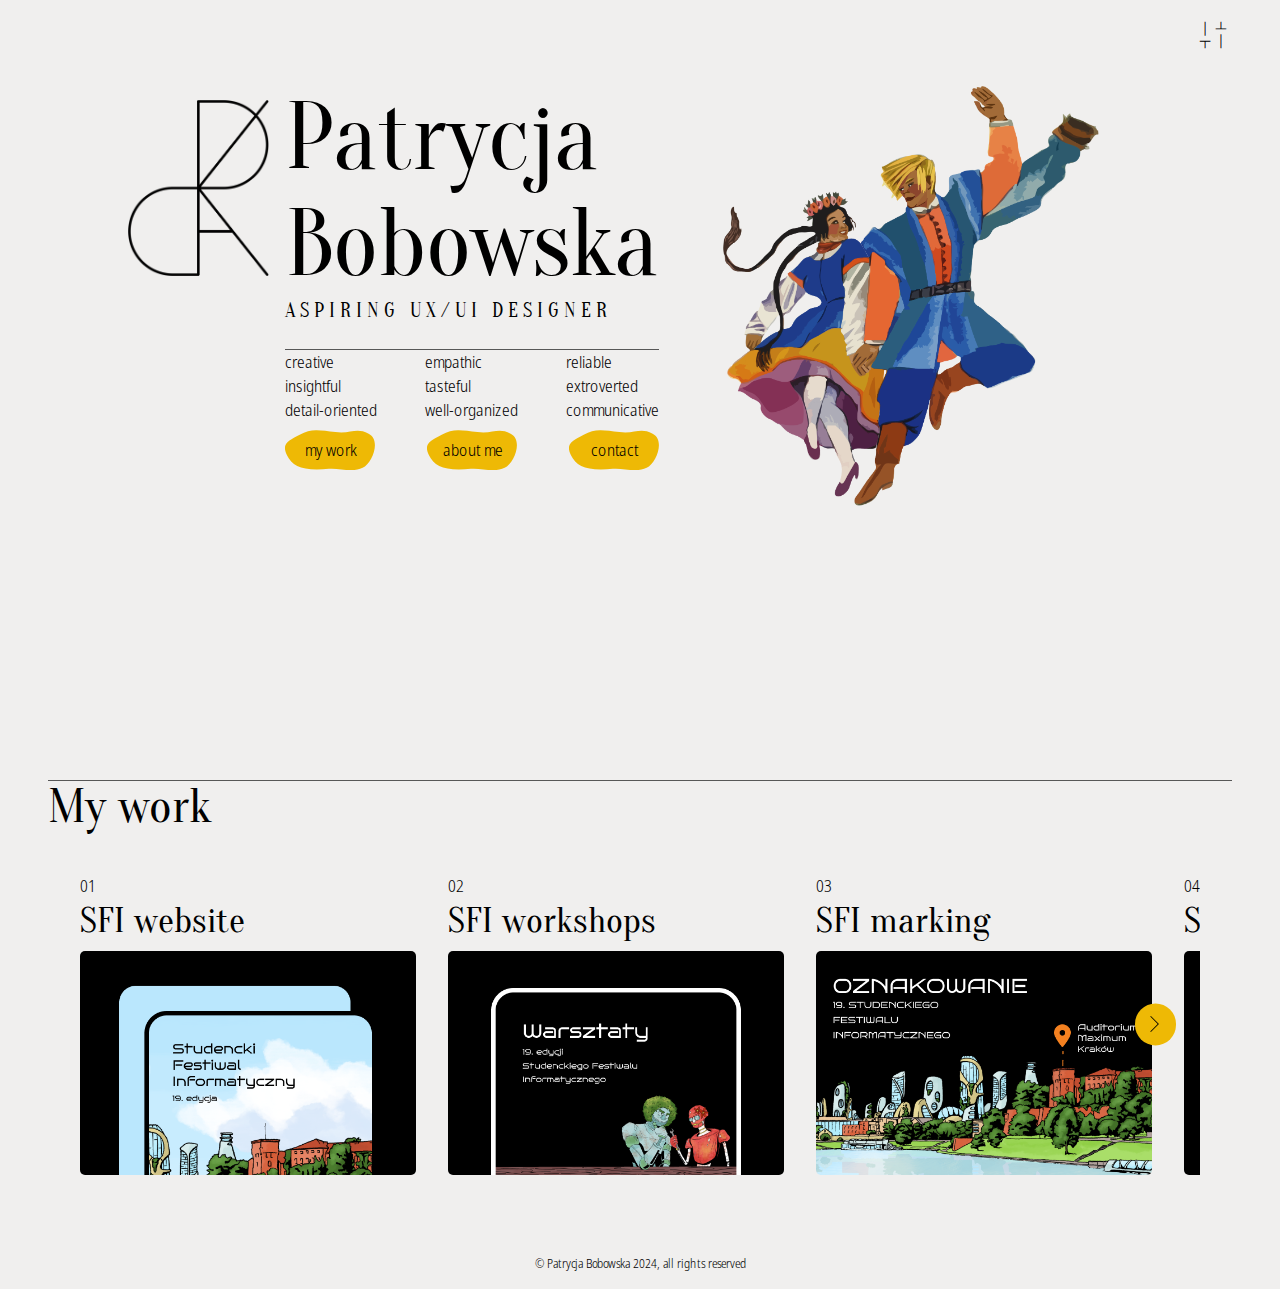
==== commit 76347492: "hidden language change | contact.html layout" ====
--- a/index.html
+++ b/index.html
@@ -59,14 +59,14 @@
                     </label>
                     <!-- language | dark mode -->
                     <div class="settings"> 
-                        <div class="language_button">
+                        <!-- <div class="language_button">
                             <i class="material-symbols-rounded">language</i>
                             <p>pl</p>
                         </div>
                         <div class="language_button">
                             <i class="material-symbols-rounded">language</i>
                             <p>eng</p>
-                        </div>
+                        </div> -->
                         <div class="settings_button" aria-label="toggle light mode" id="light-mode-toggle">
                             <i class="material-symbols-rounded">wb_sunny</i>
                         </div>
--- a/styles/main.css
+++ b/styles/main.css
@@ -425,6 +425,9 @@
   /* transition: background-color 0.5s ease-in-out; */
   opacity: 15%; /* 10% opacity when checked */
   visibility: visible;
+}
+#settings-overlay.dark-mode-opacity {
+  opacity: 100%;
 }
 /* ---------- end sidebar ------------- */
 
@@ -706,6 +709,7 @@
   overflow: hidden;
   width: 90vw; /* Use vw for a scalable width */
   padding: 1rem;
+  /* padding-left: 0; */
   padding-left: 2rem;
   user-select: none;
 }
@@ -739,7 +743,7 @@
 
 .my-work_image {
   border-radius: 5px;
-  margin-top: 0.7rem;
+  margin-top: 0.4rem;
   cursor: pointer;
   transition: all 0.3s ease-in-out;
 }
@@ -768,8 +772,9 @@
   left: 0.5rem;
 }
 .arrow-right {
-  right: 0.5rem;
-}
+  right: 1.5rem;
+}
+
 
 .arrow-left.inactive, .arrow-right.inactive {
   opacity: 20%;
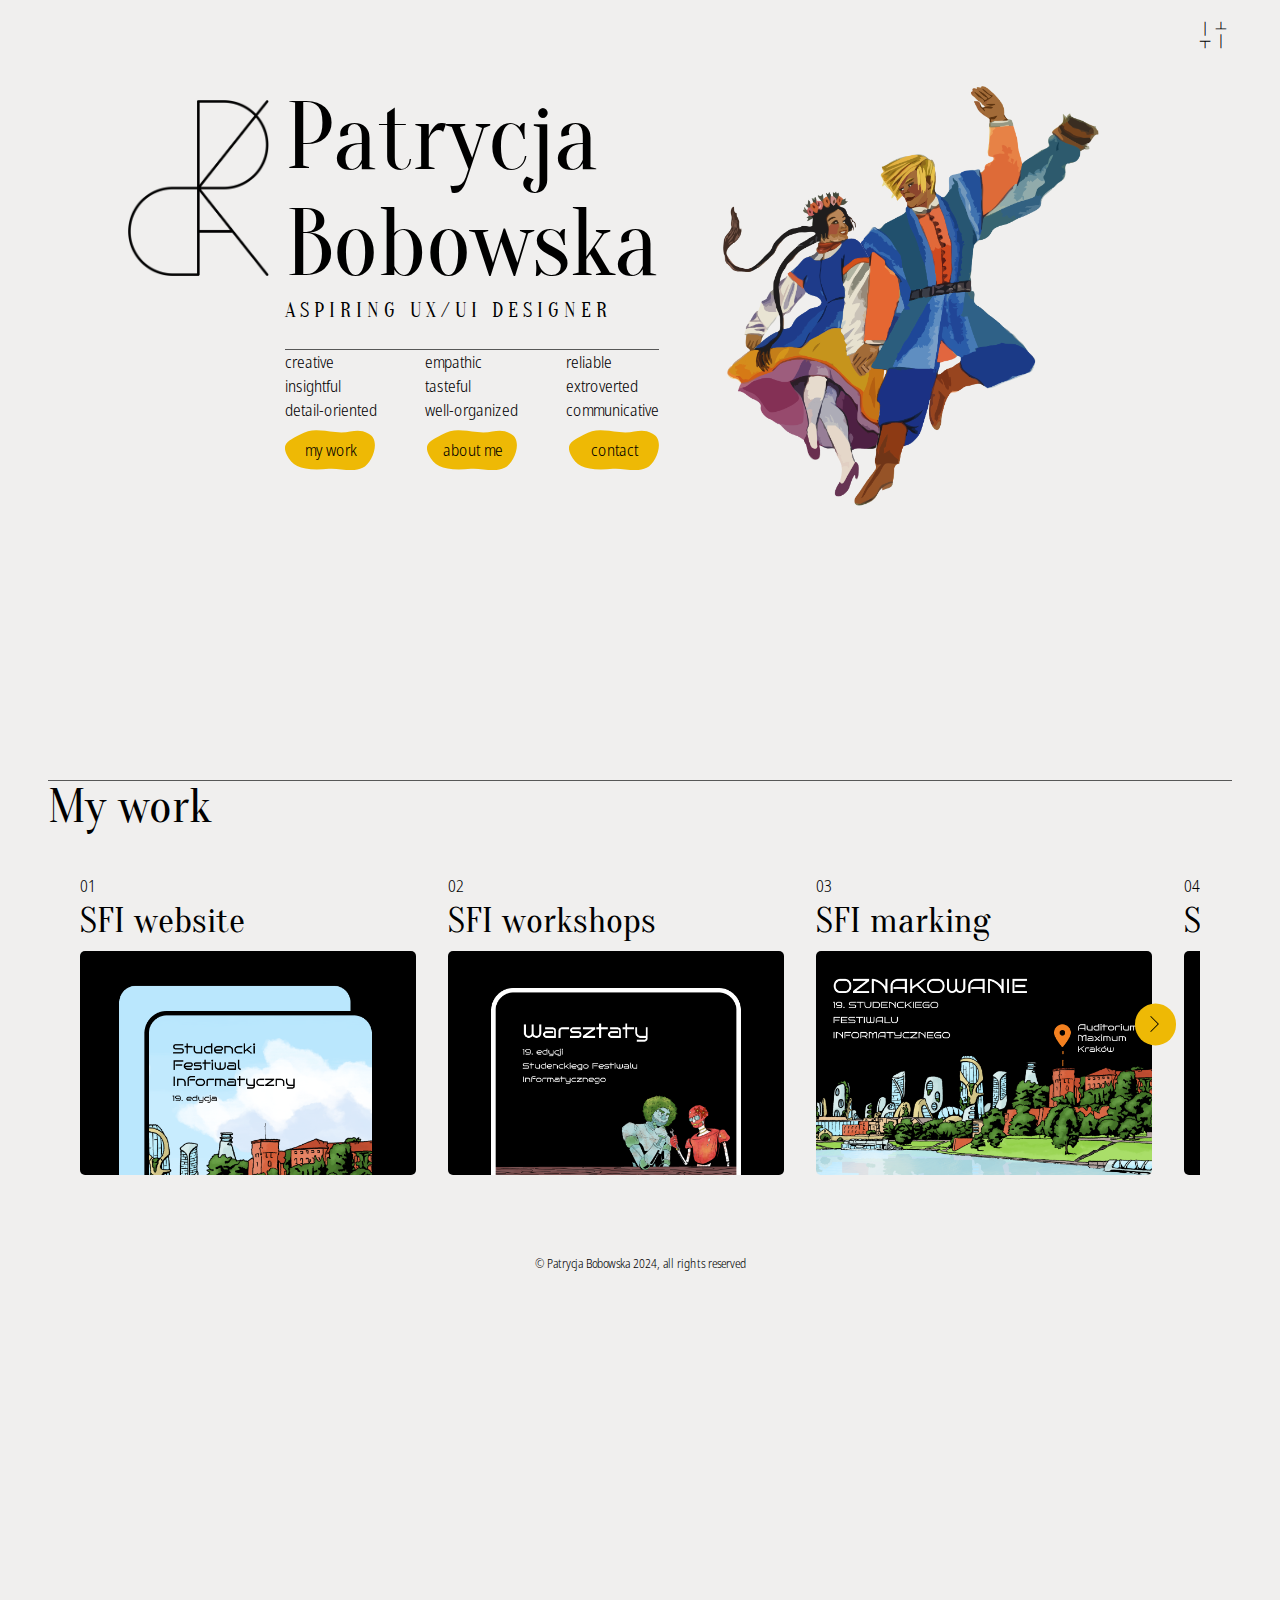
==== commit 38dbcc4f: "indrease/decrease text feature" ====
--- a/index.html
+++ b/index.html
@@ -67,6 +67,12 @@
                             <i class="material-symbols-rounded">language</i>
                             <p>eng</p>
                         </div> -->
+                        <div class="settings_button" aria-label="toggle text increase" id="text-increase-toggle">
+                            <i class="material-symbols-rounded">text_increase</i>
+                        </div>
+                        <div class="settings_button" aria-label="toggle text increase" id="text-decrease-toggle">
+                            <i class="material-symbols-rounded">text_decrease</i>
+                        </div>
                         <div class="settings_button" aria-label="toggle light mode" id="light-mode-toggle">
                             <i class="material-symbols-rounded">wb_sunny</i>
                         </div>
@@ -184,5 +190,6 @@
 
     <script src="scripts/main.js"></script>
     <script src="scripts/dark-mode.js"></script>
+    <script src="scripts/text-increase.js"></script>
 </body>
 </html>--- a/styles/main.css
+++ b/styles/main.css
@@ -74,6 +74,11 @@
   --background: #000000;
   --background-secondary: #282625;
 }
+
+.text-increase {
+    font-size: 18px;
+}
+
 
 /* headers */
 h1, h2, h3, h4, h5, h6 {
--- a/styles/button.css
+++ b/styles/button.css
@@ -9,7 +9,7 @@
 .button {
     text-decoration: none;
     text-align: center;
-    color: var(--text);
+    color: black;
     cursor: pointer;
     user-select: none;
     
@@ -20,9 +20,7 @@
     padding-left: 2px;
 
     position: relative;
-    top: 0;
-    left: 0;
-    display: inline-flex;
+    display: flex;
     justify-content: center;
     align-items: center;
 
@@ -45,7 +43,7 @@
 .button-settings {
     text-decoration: none;
     text-align: center;
-    color: var(--text);
+    color: black;
     cursor: pointer;
     user-select: none;
     
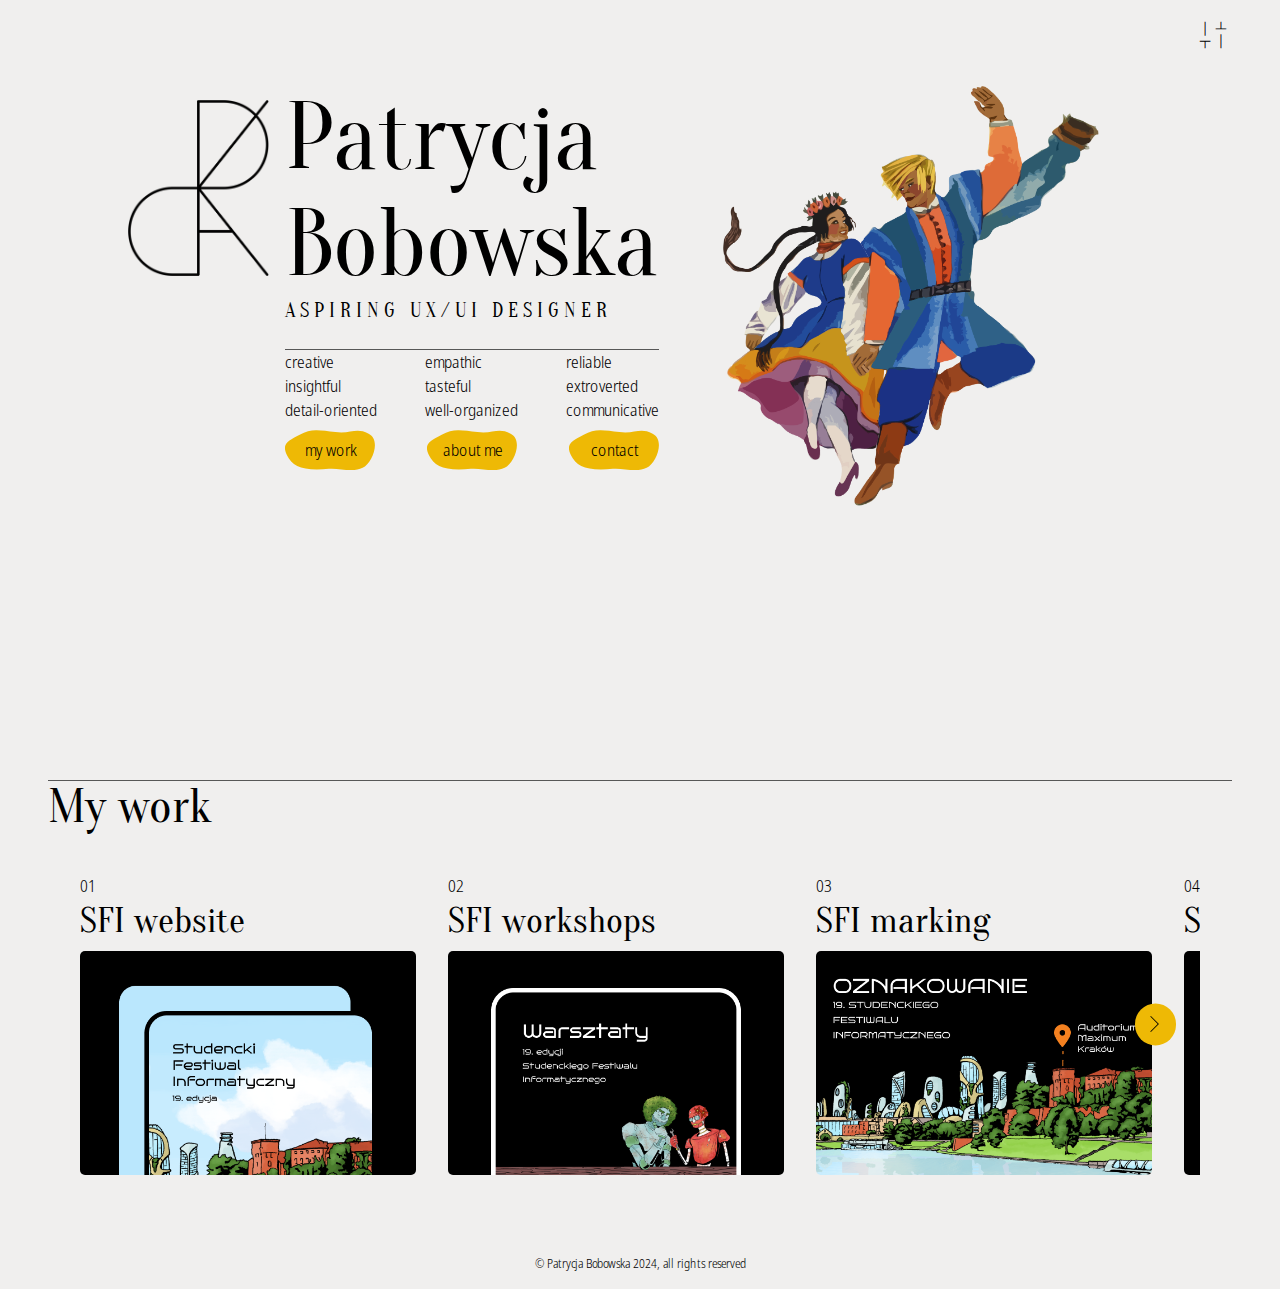
==== commit bea55843: "subpages' titles changed" ====
--- a/index.html
+++ b/index.html
@@ -19,7 +19,7 @@
         <!-- icons -->
         <link rel="stylesheet" href="https://fonts.googleapis.com/css2?family=Material+Symbols+Outlined:opsz,wght,FILL,GRAD@20..48,100..700,0..1,-50..200" />
         <link rel="stylesheet" href="https://fonts.googleapis.com/css2?family=Material+Symbols+Rounded:opsz,wght,FILL,GRAD@20..48,100..700,0..1,-50..200" />
-    <title>UX/UI designer portfolio</title>
+    <title>Patrycja Bobowska | UX/UI designer portfolio</title>
 </head>
 <body class="noto-sans-display-body">
 
